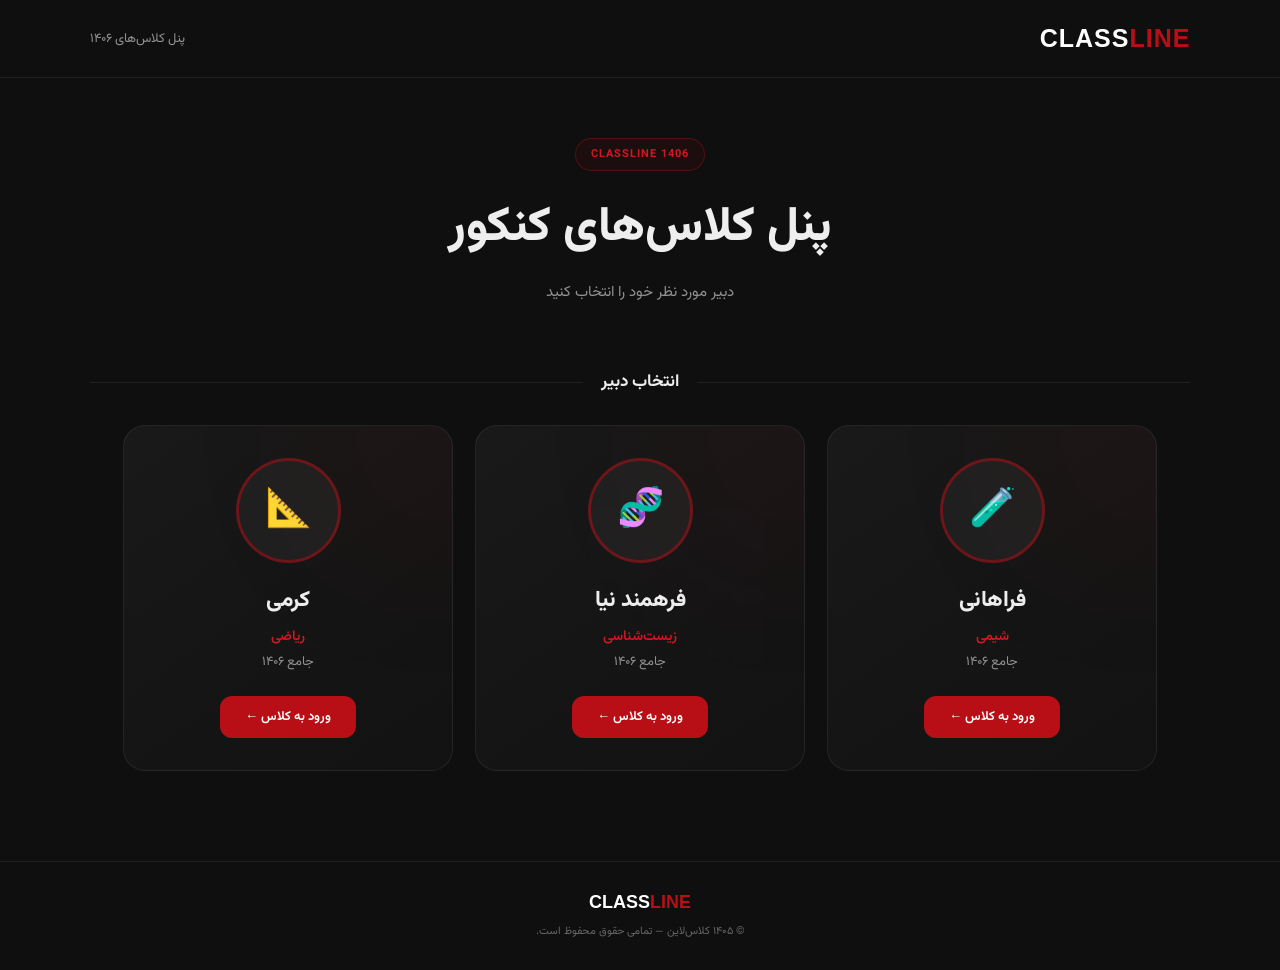
==== index.html @ e95da9a1 "Add files via upload" ====
<!DOCTYPE html>
<html lang="fa" dir="rtl">
<head>
<meta charset="UTF-8"><meta name="viewport" content="width=device-width,initial-scale=1.0">
<title>CLASSLINE | پنل کلاس‌های ۱۴۰۶</title><link rel="stylesheet" href="style.css">
</head>
<body>
<header class="header"><div class="logo">CLASS<span>LINE</span></div><div class="header-subtitle">پنل کلاس‌های ۱۴۰۶</div></header>
<main class="container">
<section id="homePage" class="page active"><div class="hero"><div class="hero-badge">CLASSLINE 1406</div><h1>پنل کلاس‌های کنکور</h1><p>دبیر مورد نظر خود را انتخاب کنید</p></div><div class="section-title"><span></span><h2>انتخاب دبیر</h2><span></span></div><div id="teachersContainer" class="teachers-grid"></div></section>
<section id="teacherPage" class="page"><button class="back-button" onclick="showHome()">← بازگشت به دبیرها</button><div id="teacherHeader"></div><div class="section-title"><span></span><h2>جلسات دوره</h2><span></span></div><div id="sessionsContainer" class="sessions-list"></div></section>
</main><footer><div class="footer-logo">CLASS<span>LINE</span></div><p>© ۱۴۰۵ کلاس‌لاین — تمامی حقوق محفوظ است.</p></footer><script src="script.js"></script>
</body></html>
---- style.css ----
@import url('https://fonts.googleapis.com/css2?family=Vazirmatn:wght@300;400;500;600;700;800&display=swap');
:root{--bg:#0f0f0f;--card:#171717;--hover:#1d1d1d;--red:#B80F16;--red2:#d01820;--white:#fff;--text:#eee;--muted:#929292;--border:rgba(255,255,255,.07)}
*{margin:0;padding:0;box-sizing:border-box}html{scroll-behavior:smooth}body{font-family:"Vazirmatn",Tahoma,sans-serif;background:var(--bg);color:var(--text);min-height:100vh}.header{padding:24px 7%;display:flex;justify-content:space-between;align-items:center;border-bottom:1px solid var(--border);background:rgba(15,15,15,.95)}.logo,.footer-logo{font-family:Arial,sans-serif;font-weight:900;color:#fff}.logo{font-size:25px;letter-spacing:1px}.logo span,.footer-logo span{color:var(--red)}.header-subtitle{color:var(--muted);font-size:13px}.container{width:min(1100px,90%);margin:auto;padding:60px 0}.page{display:none}.page.active{display:block}.hero{text-align:center;margin-bottom:65px}.hero-badge{display:inline-block;color:var(--red2);border:1px solid rgba(184,15,22,.35);background:rgba(184,15,22,.08);padding:7px 15px;border-radius:30px;font-size:11px;font-weight:700;letter-spacing:1px;margin-bottom:20px}.hero h1{font-size:clamp(28px,5vw,48px);font-weight:800;margin-bottom:15px}.hero p{color:var(--muted);font-size:15px}.section-title{display:flex;align-items:center;gap:18px;margin-bottom:30px}.section-title span{height:1px;flex:1;background:var(--border)}.section-title h2{white-space:nowrap;font-size:17px}.teachers-grid{display:grid;grid-template-columns:repeat(auto-fit,minmax(260px,330px));justify-content:center;gap:22px}.teacher-card{position:relative;overflow:hidden;background:linear-gradient(145deg,#191919,#121212);border:1px solid var(--border);border-radius:22px;padding:32px 25px;text-align:center;cursor:pointer;transition:.3s}.teacher-card::before{content:"";position:absolute;width:160px;height:160px;background:var(--red);filter:blur(100px);opacity:.12;top:-70px;right:-70px}.teacher-card:hover{transform:translateY(-6px);border-color:rgba(184,15,22,.5);background:var(--hover)}.teacher-avatar{width:105px;height:105px;margin:auto auto 20px;border-radius:50%;background:#202020;border:3px solid rgba(184,15,22,.5);display:flex;align-items:center;justify-content:center;font-size:38px}.teacher-name{font-size:22px;font-weight:800;margin-bottom:8px}.teacher-subject{color:var(--red2);font-size:14px;font-weight:600;margin-bottom:4px}.teacher-course{color:var(--muted);font-size:13px}.teacher-button{display:inline-block;margin-top:24px;background:var(--red);color:#fff;padding:11px 25px;border-radius:12px;font-size:13px;font-weight:600}.back-button{border:1px solid var(--border);background:transparent;color:var(--muted);padding:10px 17px;border-radius:10px;cursor:pointer;font-family:inherit;margin-bottom:30px}.back-button:hover{color:#fff;border-color:var(--red)}.teacher-header{position:relative;background:linear-gradient(145deg,#1a1a1a,#111);border:1px solid var(--border);border-radius:22px;padding:35px;margin-bottom:55px;overflow:hidden}.teacher-header::after{content:"";position:absolute;width:220px;height:220px;background:var(--red);filter:blur(120px);opacity:.1;left:-100px;bottom:-100px}.teacher-header h1{font-size:clamp(25px,5vw,40px);margin-bottom:10px}.teacher-header p{color:var(--muted);font-size:14px}.teacher-header .course{display:inline-block;margin-top:17px;color:var(--red2);font-size:13px;font-weight:700}.sessions-list{display:grid;gap:16px}.session{background:var(--card);border:1px solid var(--border);border-radius:17px;overflow:hidden}.session:hover{border-color:rgba(184,15,22,.35)}.session-top{display:flex;align-items:center;padding:22px 24px}.session-info{display:flex;align-items:center;gap:15px}.session-number{width:44px;height:44px;border-radius:12px;background:rgba(184,15,22,.12);color:var(--red2);display:flex;align-items:center;justify-content:center;font-weight:800;font-size:14px}.session-title{font-size:15px;font-weight:600}.session-links{display:flex;gap:9px;padding:0 24px 20px;flex-wrap:wrap}.session-link{text-decoration:none;color:#fff;background:#222;border:1px solid rgba(255,255,255,.06);padding:9px 14px;border-radius:9px;font-size:12px}.session-link:hover{background:var(--red);border-color:var(--red)}footer{text-align:center;border-top:1px solid var(--border);padding:30px 20px;margin-top:30px}.footer-logo{font-size:18px;margin-bottom:10px}footer p{color:#666;font-size:11px}@media(max-width:700px){.header{padding:20px 5%}.header-subtitle{font-size:11px}.container{width:92%;padding:40px 0}.hero{margin-bottom:45px}.hero h1{font-size:30px}.teacher-card{padding:28px 20px}.teacher-header{padding:25px 20px}.session-top{padding:18px}.session-links{padding:0 18px 18px}.session-link{flex:1;text-align:center;min-width:100px}}
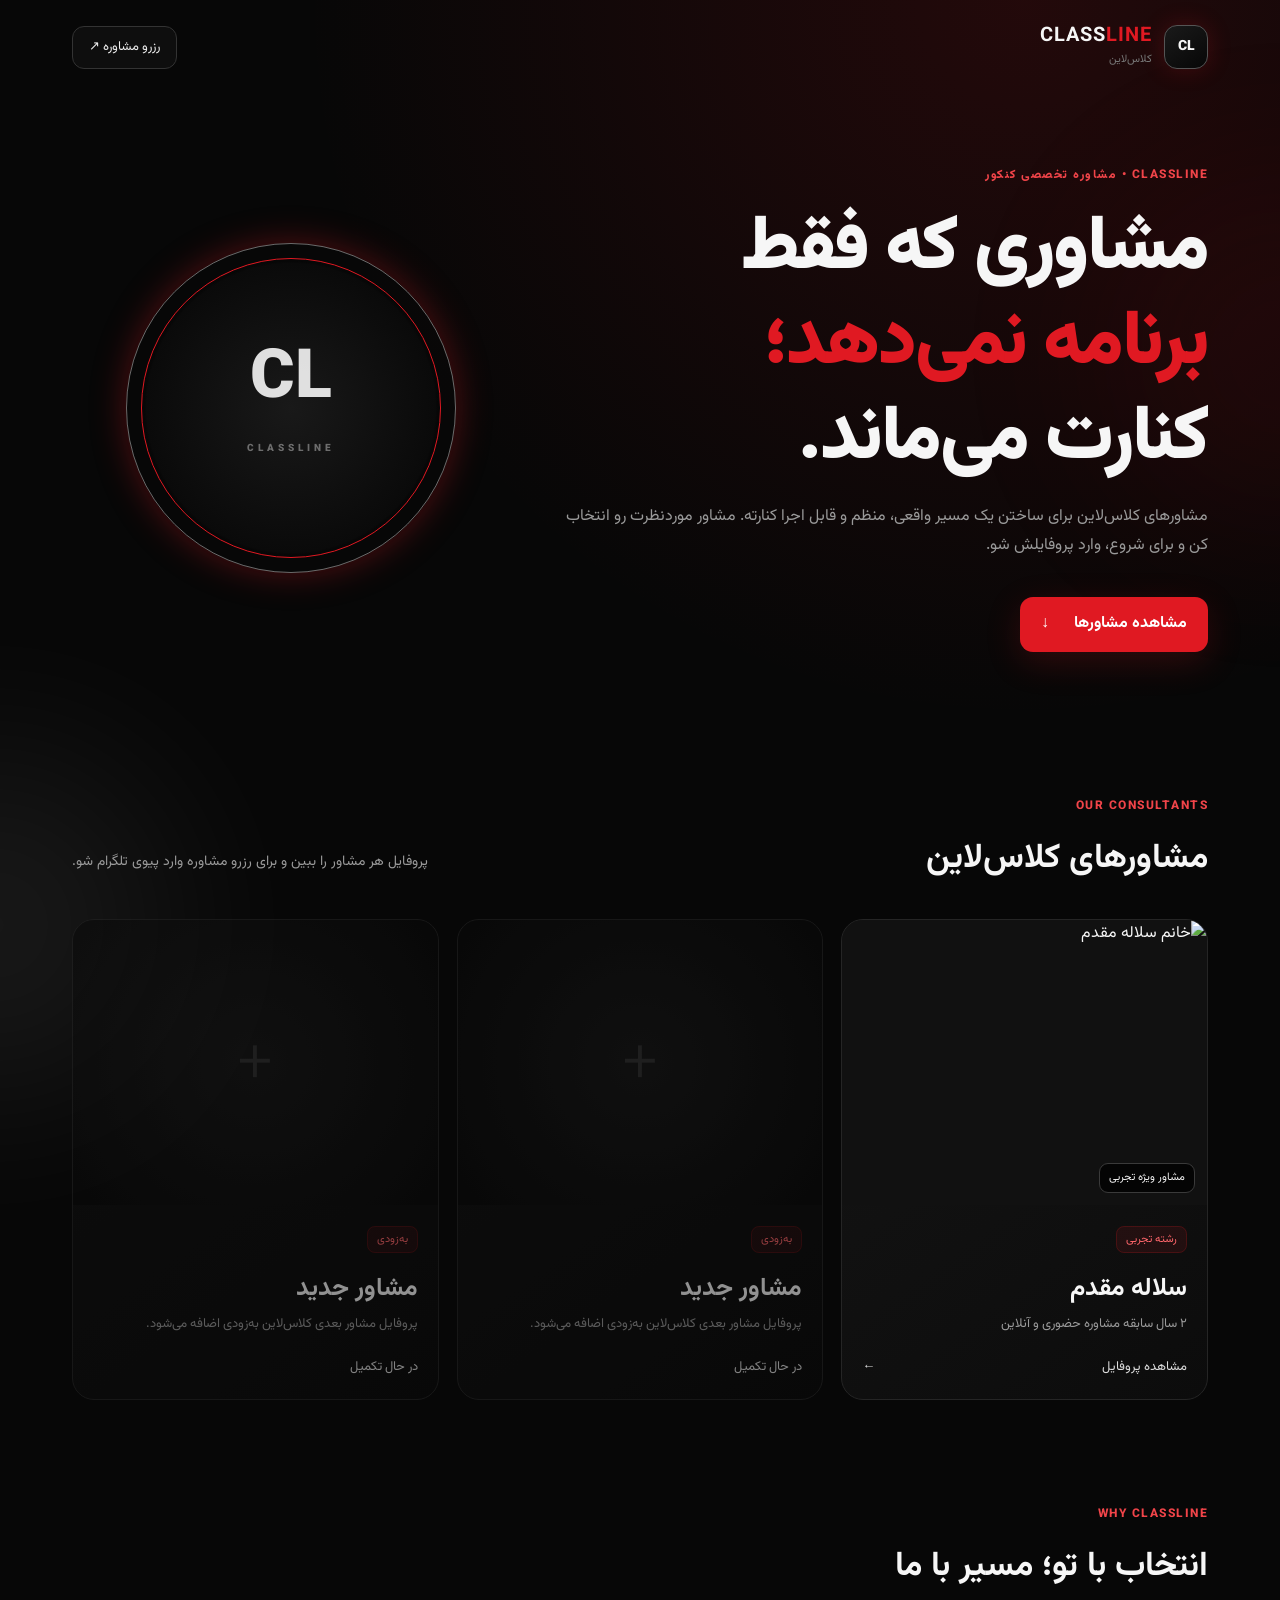
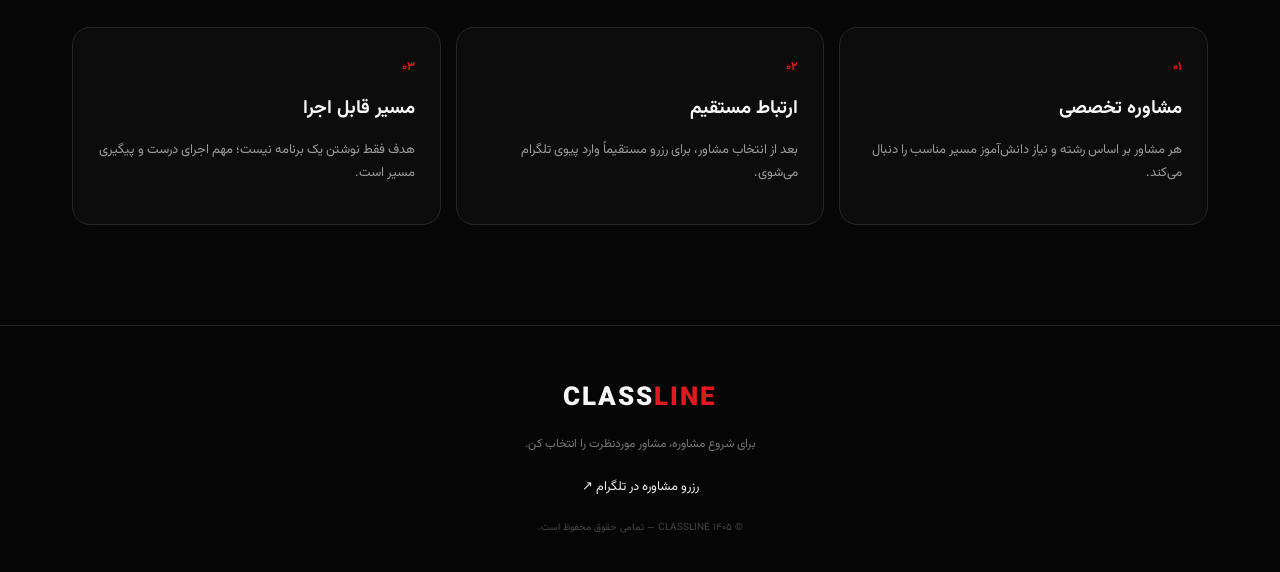
==== commit 42ffed5f: "Add files via upload" ====
--- a/index.html
+++ b/index.html
@@ -1,13 +1,43 @@
 <!DOCTYPE html>
 <html lang="fa" dir="rtl">
 <head>
-<meta charset="UTF-8"><meta name="viewport" content="width=device-width,initial-scale=1.0">
-<title>CLASSLINE | پنل کلاس‌های ۱۴۰۶</title><link rel="stylesheet" href="style.css">
+<meta charset="UTF-8">
+<meta name="viewport" content="width=device-width, initial-scale=1.0">
+<meta name="theme-color" content="#090909">
+<title>مشاوران کلاس‌لاین | CLASSLINE</title>
+<link rel="preconnect" href="https://fonts.googleapis.com">
+<link rel="preconnect" href="https://fonts.gstatic.com" crossorigin>
+<link href="https://fonts.googleapis.com/css2?family=Vazirmatn:wght@400;500;600;700;800;900&display=swap" rel="stylesheet">
+<link rel="stylesheet" href="style.css">
 </head>
 <body>
-<header class="header"><div class="logo">CLASS<span>LINE</span></div><div class="header-subtitle">پنل کلاس‌های ۱۴۰۶</div></header>
-<main class="container">
-<section id="homePage" class="page active"><div class="hero"><div class="hero-badge">CLASSLINE 1406</div><h1>پنل کلاس‌های کنکور</h1><p>دبیر مورد نظر خود را انتخاب کنید</p></div><div class="section-title"><span></span><h2>انتخاب دبیر</h2><span></span></div><div id="teachersContainer" class="teachers-grid"></div></section>
-<section id="teacherPage" class="page"><button class="back-button" onclick="showHome()">← بازگشت به دبیرها</button><div id="teacherHeader"></div><div class="section-title"><span></span><h2>جلسات دوره</h2><span></span></div><div id="sessionsContainer" class="sessions-list"></div></section>
-</main><footer><div class="footer-logo">CLASS<span>LINE</span></div><p>© ۱۴۰۵ کلاس‌لاین — تمامی حقوق محفوظ است.</p></footer><script src="script.js"></script>
+<div class="glow glow-1"></div><div class="glow glow-2"></div>
+<header class="nav">
+  <a class="brand" href="index.html"><span class="brand-mark">CL</span><span><b>CLASS<span>LINE</span></b><small>کلاس‌لاین</small></span></a>
+  <a class="telegram-mini" href="https://t.me/mamadam_ak" target="_blank" rel="noopener">رزرو مشاوره ↗</a>
+</header>
+<main>
+<section class="hero">
+  <div class="hero-copy">
+    <div class="eyebrow">CLASSLINE • مشاوره تخصصی کنکور</div>
+    <h1>مشاوری که فقط<br><span>برنامه نمی‌دهد؛</span><br>کنارت می‌ماند.</h1>
+    <p>مشاورهای کلاس‌لاین برای ساختن یک مسیر واقعی، منظم و قابل اجرا کنارته. مشاور موردنظرت رو انتخاب کن و برای شروع، وارد پروفایلش شو.</p>
+    <a class="hero-btn" href="#consultants">مشاهده مشاورها <span>↓</span></a>
+  </div>
+  <div class="hero-orb"><div class="ring"></div><div class="orb-text">CL<br><small>CLASSLINE</small></div></div>
+</section>
+<section id="consultants" class="section">
+  <div class="section-head"><div><span class="kicker">OUR CONSULTANTS</span><h2>مشاورهای کلاس‌لاین</h2></div><p>پروفایل هر مشاور را ببین و برای رزرو مشاوره وارد پیوی تلگرام شو.</p></div>
+  <div class="grid">
+    <a class="card" href="consultant.html?id=salaleh-moghadam">
+      <div class="card-photo"><img src="assets/salaleh-moghadam.jpg" alt="خانم سلاله مقدم"><span class="online">مشاور ویژه تجربی</span></div>
+      <div class="card-body"><span class="tag">رشته تجربی</span><h3>سلاله مقدم</h3><p>۲ سال سابقه مشاوره حضوری و آنلاین</p><div class="card-link">مشاهده پروفایل <b>←</b></div></div>
+    </a>
+    <div class="card coming"><div class="coming-icon">+</div><div class="card-body"><span class="tag">به‌زودی</span><h3>مشاور جدید</h3><p>پروفایل مشاور بعدی کلاس‌لاین به‌زودی اضافه می‌شود.</p><div class="card-link">در حال تکمیل</div></div></div>
+    <div class="card coming"><div class="coming-icon">+</div><div class="card-body"><span class="tag">به‌زودی</span><h3>مشاور جدید</h3><p>پروفایل مشاور بعدی کلاس‌لاین به‌زودی اضافه می‌شود.</p><div class="card-link">در حال تکمیل</div></div></div>
+  </div>
+</section>
+<section class="why"><div class="section-head"><div><span class="kicker">WHY CLASSLINE</span><h2>انتخاب با تو؛ مسیر با ما</h2></div></div><div class="features"><div><b>۰۱</b><h3>مشاوره تخصصی</h3><p>هر مشاور بر اساس رشته و نیاز دانش‌آموز مسیر مناسب را دنبال می‌کند.</p></div><div><b>۰۲</b><h3>ارتباط مستقیم</h3><p>بعد از انتخاب مشاور، برای رزرو مستقیماً وارد پیوی تلگرام می‌شوی.</p></div><div><b>۰۳</b><h3>مسیر قابل اجرا</h3><p>هدف فقط نوشتن یک برنامه نیست؛ مهم اجرای درست و پیگیری مسیر است.</p></div></div></section>
+</main>
+<footer><div class="footer-brand">CLASS<span>LINE</span></div><p>برای شروع مشاوره، مشاور موردنظرت را انتخاب کن.</p><a href="https://t.me/mamadam_ak" target="_blank" rel="noopener">رزرو مشاوره در تلگرام ↗</a><small>© ۱۴۰۵ CLASSLINE — تمامی حقوق محفوظ است.</small></footer>
 </body></html>
--- a/style.css
+++ b/style.css
@@ -1,3 +1,3 @@
-@import url('https://fonts.googleapis.com/css2?family=Vazirmatn:wght@300;400;500;600;700;800&display=swap');
-:root{--bg:#0f0f0f;--card:#171717;--hover:#1d1d1d;--red:#B80F16;--red2:#d01820;--white:#fff;--text:#eee;--muted:#929292;--border:rgba(255,255,255,.07)}
-*{margin:0;padding:0;box-sizing:border-box}html{scroll-behavior:smooth}body{font-family:"Vazirmatn",Tahoma,sans-serif;background:var(--bg);color:var(--text);min-height:100vh}.header{padding:24px 7%;display:flex;justify-content:space-between;align-items:center;border-bottom:1px solid var(--border);background:rgba(15,15,15,.95)}.logo,.footer-logo{font-family:Arial,sans-serif;font-weight:900;color:#fff}.logo{font-size:25px;letter-spacing:1px}.logo span,.footer-logo span{color:var(--red)}.header-subtitle{color:var(--muted);font-size:13px}.container{width:min(1100px,90%);margin:auto;padding:60px 0}.page{display:none}.page.active{display:block}.hero{text-align:center;margin-bottom:65px}.hero-badge{display:inline-block;color:var(--red2);border:1px solid rgba(184,15,22,.35);background:rgba(184,15,22,.08);padding:7px 15px;border-radius:30px;font-size:11px;font-weight:700;letter-spacing:1px;margin-bottom:20px}.hero h1{font-size:clamp(28px,5vw,48px);font-weight:800;margin-bottom:15px}.hero p{color:var(--muted);font-size:15px}.section-title{display:flex;align-items:center;gap:18px;margin-bottom:30px}.section-title span{height:1px;flex:1;background:var(--border)}.section-title h2{white-space:nowrap;font-size:17px}.teachers-grid{display:grid;grid-template-columns:repeat(auto-fit,minmax(260px,330px));justify-content:center;gap:22px}.teacher-card{position:relative;overflow:hidden;background:linear-gradient(145deg,#191919,#121212);border:1px solid var(--border);border-radius:22px;padding:32px 25px;text-align:center;cursor:pointer;transition:.3s}.teacher-card::before{content:"";position:absolute;width:160px;height:160px;background:var(--red);filter:blur(100px);opacity:.12;top:-70px;right:-70px}.teacher-card:hover{transform:translateY(-6px);border-color:rgba(184,15,22,.5);background:var(--hover)}.teacher-avatar{width:105px;height:105px;margin:auto auto 20px;border-radius:50%;background:#202020;border:3px solid rgba(184,15,22,.5);display:flex;align-items:center;justify-content:center;font-size:38px}.teacher-name{font-size:22px;font-weight:800;margin-bottom:8px}.teacher-subject{color:var(--red2);font-size:14px;font-weight:600;margin-bottom:4px}.teacher-course{color:var(--muted);font-size:13px}.teacher-button{display:inline-block;margin-top:24px;background:var(--red);color:#fff;padding:11px 25px;border-radius:12px;font-size:13px;font-weight:600}.back-button{border:1px solid var(--border);background:transparent;color:var(--muted);padding:10px 17px;border-radius:10px;cursor:pointer;font-family:inherit;margin-bottom:30px}.back-button:hover{color:#fff;border-color:var(--red)}.teacher-header{position:relative;background:linear-gradient(145deg,#1a1a1a,#111);border:1px solid var(--border);border-radius:22px;padding:35px;margin-bottom:55px;overflow:hidden}.teacher-header::after{content:"";position:absolute;width:220px;height:220px;background:var(--red);filter:blur(120px);opacity:.1;left:-100px;bottom:-100px}.teacher-header h1{font-size:clamp(25px,5vw,40px);margin-bottom:10px}.teacher-header p{color:var(--muted);font-size:14px}.teacher-header .course{display:inline-block;margin-top:17px;color:var(--red2);font-size:13px;font-weight:700}.sessions-list{display:grid;gap:16px}.session{background:var(--card);border:1px solid var(--border);border-radius:17px;overflow:hidden}.session:hover{border-color:rgba(184,15,22,.35)}.session-top{display:flex;align-items:center;padding:22px 24px}.session-info{display:flex;align-items:center;gap:15px}.session-number{width:44px;height:44px;border-radius:12px;background:rgba(184,15,22,.12);color:var(--red2);display:flex;align-items:center;justify-content:center;font-weight:800;font-size:14px}.session-title{font-size:15px;font-weight:600}.session-links{display:flex;gap:9px;padding:0 24px 20px;flex-wrap:wrap}.session-link{text-decoration:none;color:#fff;background:#222;border:1px solid rgba(255,255,255,.06);padding:9px 14px;border-radius:9px;font-size:12px}.session-link:hover{background:var(--red);border-color:var(--red)}footer{text-align:center;border-top:1px solid var(--border);padding:30px 20px;margin-top:30px}.footer-logo{font-size:18px;margin-bottom:10px}footer p{color:#666;font-size:11px}@media(max-width:700px){.header{padding:20px 5%}.header-subtitle{font-size:11px}.container{width:92%;padding:40px 0}.hero{margin-bottom:45px}.hero h1{font-size:30px}.teacher-card{padding:28px 20px}.teacher-header{padding:25px 20px}.session-top{padding:18px}.session-links{padding:0 18px 18px}.session-link{flex:1;text-align:center;min-width:100px}}
+:root{--bg:#070707;--panel:#101010;--panel2:#151515;--red:#e01922;--red2:#ff3b3f;--white:#f6f6f6;--muted:#9a9a9a;--line:#252525}*{box-sizing:border-box}html{scroll-behavior:smooth}body{margin:0;background:radial-gradient(circle at 80% 0%,rgba(224,25,34,.13),transparent 30%),var(--bg);color:var(--white);font-family:Vazirmatn,Tahoma,sans-serif;line-height:1.8;overflow-x:hidden}.glow{position:fixed;width:350px;height:350px;border-radius:50%;filter:blur(100px);opacity:.08;pointer-events:none;z-index:-1}.glow-1{background:#e01922;top:20%;right:-180px}.glow-2{background:#fff;bottom:-200px;left:-180px}.nav{max-width:1180px;margin:auto;padding:25px 22px;display:flex;align-items:center;justify-content:space-between}.brand{display:flex;gap:12px;align-items:center;color:var(--white);text-decoration:none}.brand-mark{width:44px;height:44px;border:1px solid #555;border-radius:13px;display:grid;place-items:center;font-weight:900;font-size:14px;background:linear-gradient(145deg,#1a1a1a,#070707);box-shadow:0 0 25px rgba(224,25,34,.2)}.brand b{font-size:20px;letter-spacing:1px;display:block;line-height:1.1}.brand b span,.footer-brand span{color:var(--red)}.brand small{display:block;color:#777;font-size:11px;margin-top:3px}.telegram-mini,.back{border:1px solid #333;color:#eee;text-decoration:none;padding:9px 16px;border-radius:12px;font-size:13px;background:#0e0e0e;transition:.25s}.telegram-mini:hover,.back:hover{border-color:var(--red);color:#fff}.hero{max-width:1180px;margin:30px auto 100px;padding:40px 22px;min-height:540px;display:grid;grid-template-columns:1.2fr .8fr;align-items:center;gap:40px}.eyebrow,.kicker{color:#f04449;font-size:12px;font-weight:800;letter-spacing:1.5px}.hero h1{font-size:clamp(42px,6vw,76px);line-height:1.25;margin:16px 0;font-weight:900;letter-spacing:-2px}.hero h1 span{color:var(--red)}.hero p{color:var(--muted);max-width:650px;font-size:16px}.hero-btn{display:inline-flex;gap:25px;align-items:center;margin-top:20px;background:var(--red);color:white;text-decoration:none;padding:13px 21px;border-radius:13px;font-weight:700;box-shadow:0 10px 35px rgba(224,25,34,.18)}.hero-orb{width:330px;height:330px;border-radius:50%;margin:auto;display:grid;place-items:center;position:relative;background:radial-gradient(circle,#191919 0%,#0a0a0a 62%,transparent 63%)}.ring,.ring:after{position:absolute;inset:0;border-radius:50%;border:1px solid rgba(255,255,255,.4);box-shadow:0 0 35px rgba(224,25,34,.35)}.ring:after{content:"";inset:14px;border-color:var(--red);box-shadow:none}.orb-text{text-align:center;font-size:68px;font-weight:900;line-height:.8;opacity:.9}.orb-text small{font-size:10px;letter-spacing:4px;color:#777}.section,.why{max-width:1180px;margin:0 auto 100px;padding:0 22px}.section-head{display:flex;justify-content:space-between;gap:30px;align-items:end;margin-bottom:30px}.section-head h2{font-size:34px;margin:7px 0 0}.section-head p{color:var(--muted);max-width:430px;font-size:14px}.grid{display:grid;grid-template-columns:repeat(3,1fr);gap:18px}.card{display:block;color:inherit;text-decoration:none;background:linear-gradient(145deg,#151515,#0c0c0c);border:1px solid var(--line);border-radius:22px;overflow:hidden;transition:.3s;min-height:450px}.card:hover{transform:translateY(-6px);border-color:#4b1b1e;box-shadow:0 20px 50px rgba(0,0,0,.35)}.card-photo{height:285px;position:relative;overflow:hidden;background:#111}.card-photo img{width:100%;height:100%;object-fit:cover;object-position:center 38%;filter:saturate(.9);transition:.4s}.card:hover img{transform:scale(1.04)}.online{position:absolute;bottom:12px;right:12px;background:rgba(0,0,0,.75);border:1px solid #3a3a3a;border-radius:9px;padding:4px 9px;font-size:11px}.card-body{padding:20px}.tag{font-size:11px;color:#ff666b;background:rgba(224,25,34,.09);border:1px solid rgba(224,25,34,.2);padding:4px 9px;border-radius:8px}.card h3{font-size:25px;margin:12px 0 2px}.card p{color:var(--muted);font-size:13px;margin:0}.card-link{margin-top:20px;color:#ddd;font-size:13px;display:flex;justify-content:space-between}.coming{cursor:default;opacity:.58;display:flex;flex-direction:column}.coming-icon{height:285px;display:grid;place-items:center;font-size:80px;font-weight:200;color:#333;background:radial-gradient(circle,#181818,#0b0b0b)}.features{display:grid;grid-template-columns:repeat(3,1fr);gap:15px}.features>div{padding:25px;border:1px solid var(--line);border-radius:18px;background:#0c0c0c}.features b,.number{color:var(--red);font-size:12px}.features h3{margin:10px 0 3px}.features p{color:var(--muted);font-size:13px}.profile-hero{max-width:1080px;margin:50px auto 90px;padding:20px 22px;display:grid;grid-template-columns:400px 1fr;gap:75px;align-items:center}.profile-photo{height:520px;border-radius:30px;background:#111;border:1px solid #333;position:relative;overflow:hidden;box-shadow:0 30px 80px rgba(0,0,0,.45)}.profile-photo img{width:100%;height:100%;object-fit:cover;object-position:center 40%}.photo-ring{position:absolute;inset:16px;border:1px solid rgba(255,255,255,.25);border-radius:24px;z-index:2;pointer-events:none}.profile-copy h1{font-size:58px;line-height:1.2;margin:10px 0 0}.profile-copy h2{color:var(--red);font-size:21px;margin:0 0 20px}.lead{color:#aaa;font-size:15px;max-width:650px}.stats{display:grid;grid-template-columns:repeat(3,1fr);gap:10px;margin:28px 0}.stats div{background:#101010;border:1px solid #252525;border-radius:14px;padding:14px}.stats strong{display:block;font-size:14px}.stats span{font-size:10px;color:#777}.reserve{display:flex;align-items:center;justify-content:space-between;text-decoration:none;color:white;background:var(--red);padding:15px 18px;border-radius:14px;font-weight:800;max-width:390px;box-shadow:0 14px 35px rgba(224,25,34,.2);transition:.25s}.reserve:hover{transform:translateY(-2px);background:#f1252d}.hint{display:block;color:#666;font-size:10px;margin-top:8px}.details{max-width:1080px;margin:0 auto 110px;padding:0 22px;display:grid;grid-template-columns:repeat(3,1fr);gap:15px}.detail-box{padding:25px;border:1px solid var(--line);border-radius:20px;background:linear-gradient(145deg,#111,#0a0a0a)}.detail-box h3{font-size:20px;margin:8px 0}.detail-box p{color:#999;font-size:13px}.detail-box.highlight{border-color:#4b1b1e}.detail-box a{display:inline-block;color:#ff5c61;text-decoration:none;font-size:13px;font-weight:700;margin-top:8px}footer{border-top:1px solid var(--line);text-align:center;padding:50px 22px 35px;background:#050505}footer .footer-brand{font-size:26px;font-weight:900;letter-spacing:2px}footer p{color:#777;font-size:12px}footer a{color:#eee;text-decoration:none;font-size:13px;display:inline-block;margin:8px 0 20px}footer small{display:block;color:#444;font-size:10px}.back{font-size:12px}
+@media(max-width:800px){.nav{padding:18px}.telegram-mini{font-size:11px;padding:7px 10px}.hero{grid-template-columns:1fr;text-align:center;margin-top:5px;padding-top:35px}.hero p{margin-left:auto;margin-right:auto}.hero-orb{width:250px;height:250px;order:-1}.orb-text{font-size:50px}.section-head{display:block}.section-head p{margin-top:8px}.grid,.features,.details{grid-template-columns:1fr}.profile-hero{grid-template-columns:1fr;gap:35px;margin-top:25px}.profile-photo{height:430px;max-width:430px;margin:auto;width:100%}.profile-copy{text-align:right}.profile-copy h1{font-size:44px}.stats{grid-template-columns:1fr 1fr}.stats div:last-child{grid-column:1/-1}.reserve{max-width:none}.back{padding:7px 10px;font-size:10px}}
+@media(max-width:430px){.brand b{font-size:16px}.brand-mark{width:38px;height:38px}.hero h1{font-size:39px}.hero-orb{width:220px;height:220px}.card-photo,.coming-icon{height:260px}.profile-photo{height:380px}.stats{grid-template-columns:1fr}.stats div:last-child{grid-column:auto}}
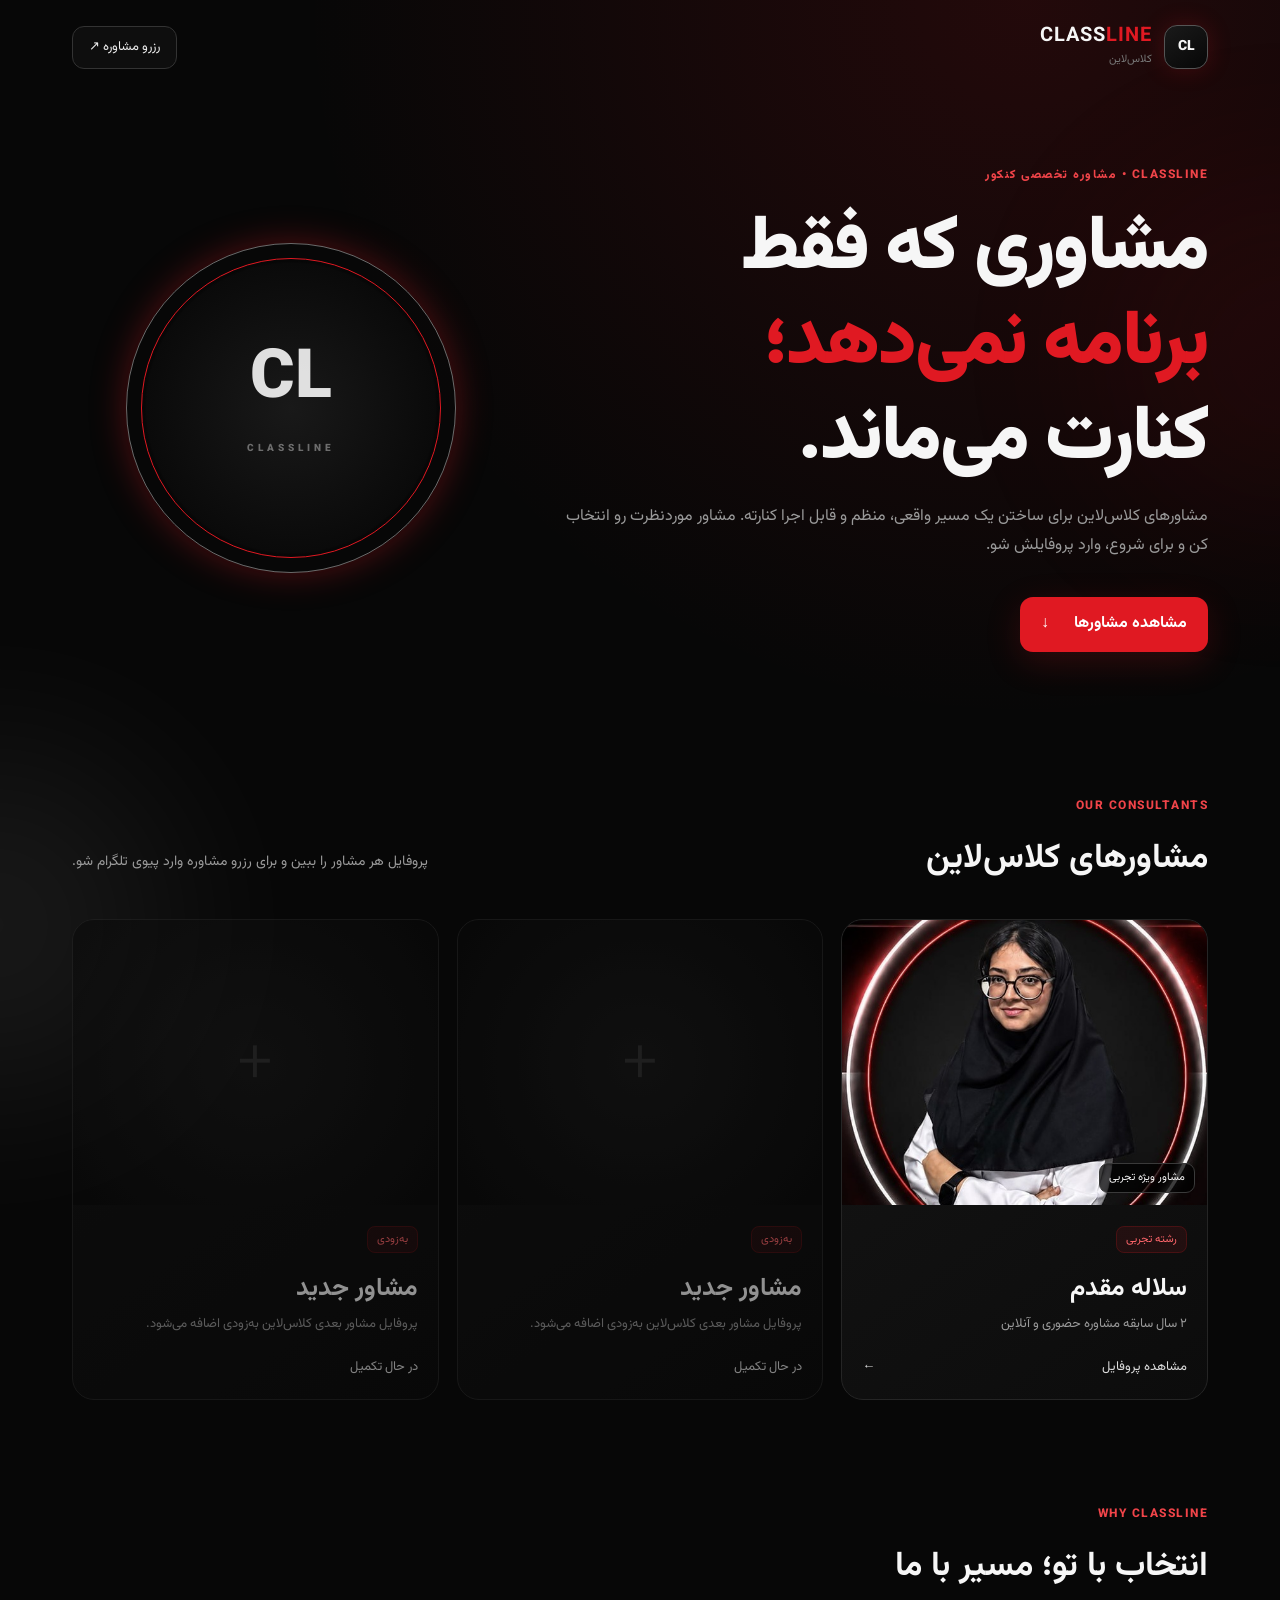
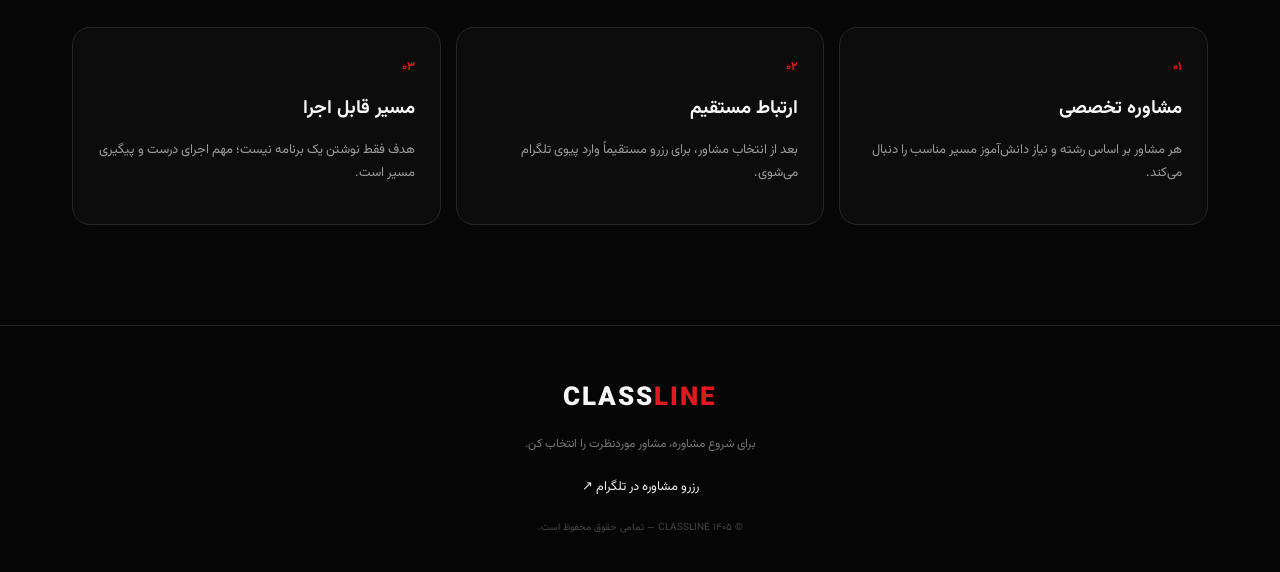
==== commit 2d8072e7: "Add files via upload" ====
--- a/index.html
+++ b/index.html
@@ -30,7 +30,7 @@
   <div class="section-head"><div><span class="kicker">OUR CONSULTANTS</span><h2>مشاورهای کلاس‌لاین</h2></div><p>پروفایل هر مشاور را ببین و برای رزرو مشاوره وارد پیوی تلگرام شو.</p></div>
   <div class="grid">
     <a class="card" href="consultant.html?id=salaleh-moghadam">
-      <div class="card-photo"><img src="assets/salaleh-moghadam.jpg" alt="خانم سلاله مقدم"><span class="online">مشاور ویژه تجربی</span></div>
+      <div class="card-photo"><img src="salaleh-moghadam.jpg" alt="خانم سلاله مقدم"><span class="online">مشاور ویژه تجربی</span></div>
       <div class="card-body"><span class="tag">رشته تجربی</span><h3>سلاله مقدم</h3><p>۲ سال سابقه مشاوره حضوری و آنلاین</p><div class="card-link">مشاهده پروفایل <b>←</b></div></div>
     </a>
     <div class="card coming"><div class="coming-icon">+</div><div class="card-body"><span class="tag">به‌زودی</span><h3>مشاور جدید</h3><p>پروفایل مشاور بعدی کلاس‌لاین به‌زودی اضافه می‌شود.</p><div class="card-link">در حال تکمیل</div></div></div>
